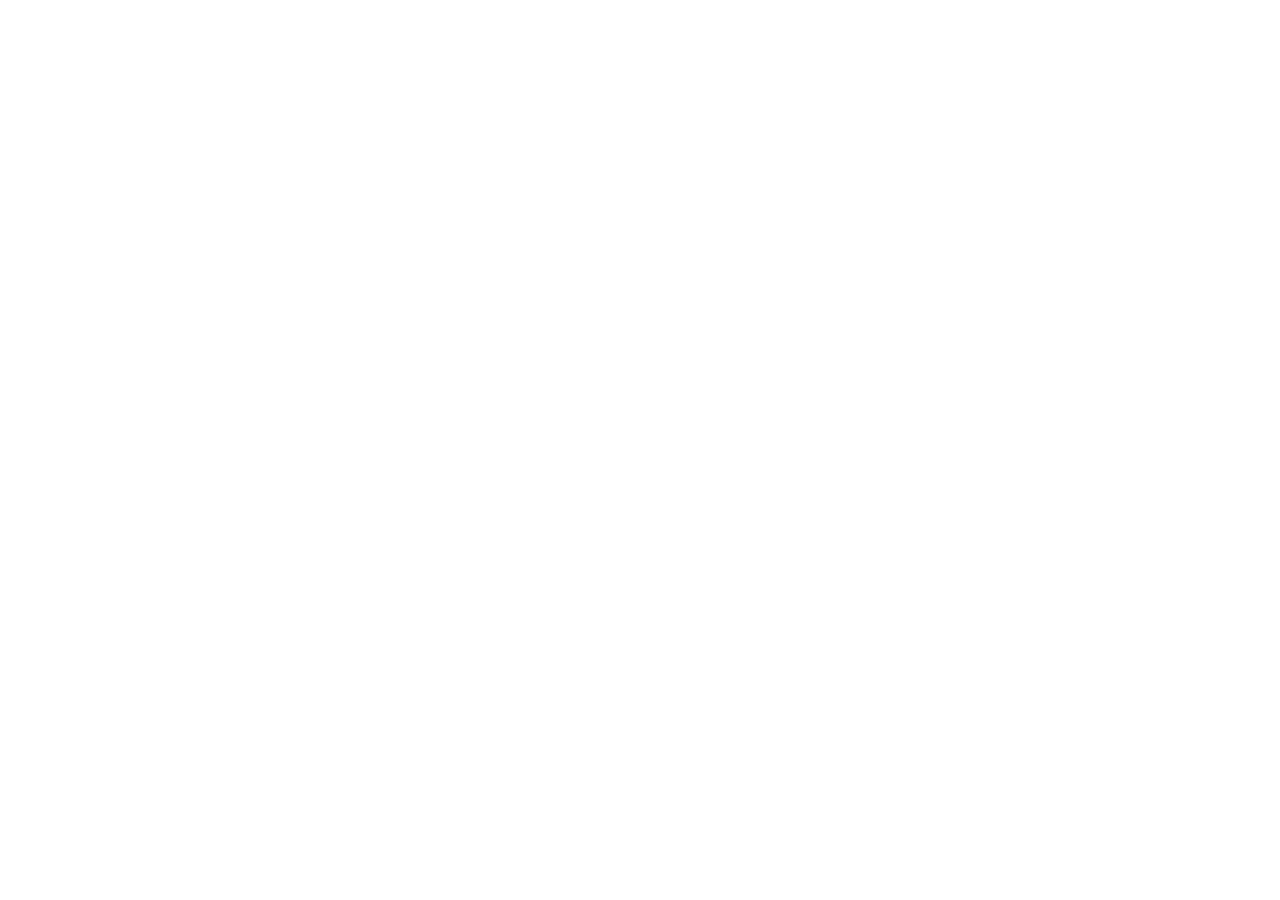
==== index.html @ b99ee01f "Add files via upload" ====
<!doctype html>
<html lang="en">
<head>
  <meta charset="utf-8">
  <meta name="viewport" content="width=device-width, initial-scale=1">
  <title>Bench &amp; Bolt</title>
  <link rel="preconnect" href="https://fonts.googleapis.com">
  <link rel="preconnect" href="https://fonts.gstatic.com" crossorigin>
  <link href="https://fonts.googleapis.com/css2?family=Archivo:wght@500;700;800&family=IBM+Plex+Sans:wght@400;500&display=swap" rel="stylesheet">
  <link rel="stylesheet" href="/css/style.css">
</head>
<body data-page="home">
  <header class="site" id="site-header"></header>
  <main id="app" class="wrap"></main>
  <script src="/js/app.js"></script>
</body>
</html>
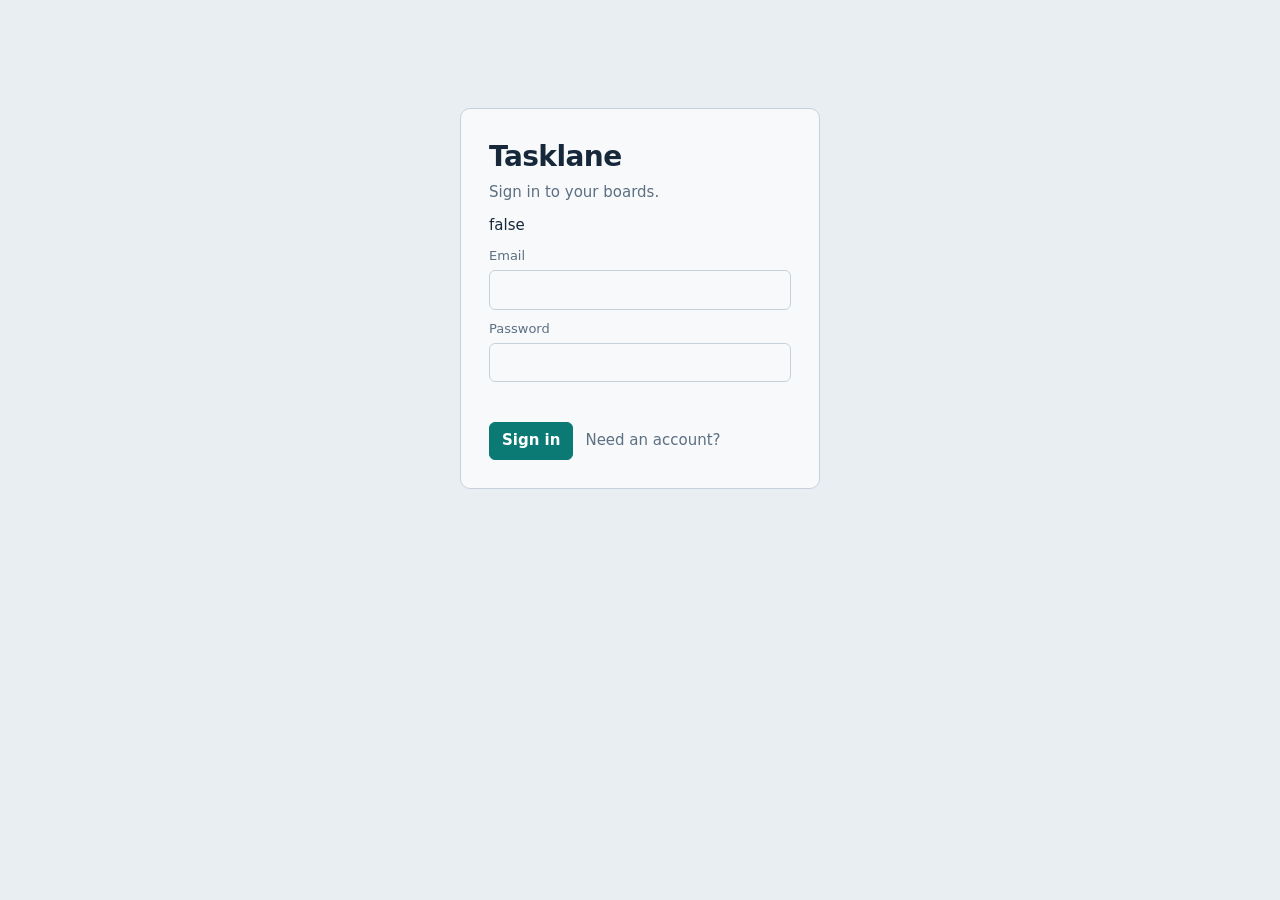
==== commit f34aa4a0: "Add files via upload" ====
--- a/index.html
+++ b/index.html
@@ -1,17 +1,213 @@
 <!doctype html>
 <html lang="en">
 <head>
-  <meta charset="utf-8">
-  <meta name="viewport" content="width=device-width, initial-scale=1">
-  <title>Bench &amp; Bolt</title>
-  <link rel="preconnect" href="https://fonts.googleapis.com">
-  <link rel="preconnect" href="https://fonts.gstatic.com" crossorigin>
-  <link href="https://fonts.googleapis.com/css2?family=Archivo:wght@500;700;800&family=IBM+Plex+Sans:wght@400;500&display=swap" rel="stylesheet">
-  <link rel="stylesheet" href="/css/style.css">
+<meta charset="utf-8">
+<meta name="viewport" content="width=device-width, initial-scale=1">
+<title>Tasklane</title>
+<style>
+:root{--bg:#e9eef3;--panel:#f7f9fb;--col:#dce4ec;--ink:#17283b;--mute:#5d6f82;--line:#c6d1dc;--accent:#0b7a75;--accent-ink:#fff;--warn:#b3402a;--card:#fff}
+@media (prefers-color-scheme:dark){:root{--bg:#10181f;--panel:#16212b;--col:#1b2935;--ink:#e6edf3;--mute:#8da0b3;--line:#2b3b4a;--accent:#38b6ae;--accent-ink:#06201e;--warn:#ff8a72;--card:#223241}}
+*{box-sizing:border-box}
+body{margin:0;font:15px/1.45 "Avenir Next","Segoe UI",system-ui,sans-serif;background:var(--bg);color:var(--ink)}
+button,input,textarea,select{font:inherit;color:inherit}
+button{cursor:pointer;border:1px solid var(--line);background:var(--panel);padding:7px 12px;border-radius:6px}
+button.primary{background:var(--accent);color:var(--accent-ink);border-color:var(--accent);font-weight:600}
+button.link{border:0;background:none;color:var(--mute);padding:4px}
+:focus-visible{outline:2px solid var(--accent);outline-offset:2px}
+input,textarea,select{width:100%;padding:8px 10px;border:1px solid var(--line);border-radius:6px;background:var(--panel)}
+textarea{resize:vertical;min-height:70px}
+label{display:block;font-size:13px;color:var(--mute);margin:10px 0 4px}
+.err{color:var(--warn);min-height:20px;font-size:14px;margin-top:8px}
+.auth{max-width:360px;margin:12vh auto;padding:28px;background:var(--panel);border:1px solid var(--line);border-radius:10px}
+.auth h1{margin:0 0 4px;font-size:28px;letter-spacing:-.02em}
+.auth p{margin:0 0 12px;color:var(--mute)}
+.shell{display:grid;grid-template-columns:240px 1fr;grid-template-rows:auto 1fr;height:100vh}
+header{grid-column:1/3;display:flex;align-items:center;gap:12px;padding:10px 16px;background:var(--ink);color:var(--bg)}
+header b{font-size:18px;letter-spacing:-.02em}
+header .sp{flex:1}
+header button{background:transparent;color:inherit;border-color:#ffffff40}
+.bell{position:relative}
+.bell i{position:absolute;top:-6px;right:-6px;background:var(--warn);color:#fff;font-style:normal;font-size:11px;min-width:18px;height:18px;border-radius:9px;display:grid;place-items:center}
+aside{background:var(--panel);border-right:1px solid var(--line);padding:14px;overflow:auto}
+aside h3{margin:0 0 8px;font-size:14px;color:var(--mute);font-weight:600}
+.proj{display:block;width:100%;text-align:left;margin-bottom:4px;border:0;background:none}
+.proj.on{background:var(--col);font-weight:600}
+main{padding:16px;overflow:auto}
+.top{display:flex;flex-wrap:wrap;align-items:center;gap:10px;margin-bottom:14px}
+.top h2{margin:0;font-size:22px;letter-spacing:-.02em}
+.people{display:flex;gap:4px}
+.av{width:28px;height:28px;border-radius:50%;background:var(--accent);color:var(--accent-ink);display:grid;place-items:center;font-size:12px;font-weight:700}
+.board{display:grid;grid-template-columns:repeat(3,minmax(250px,1fr));gap:12px;align-items:start;min-width:780px}
+.col{background:var(--col);border-radius:10px;padding:10px;min-height:200px}
+.col.over{outline:2px dashed var(--accent)}
+.col h4{margin:0 0 10px;display:flex;justify-content:space-between;font-size:14px}
+.card{background:var(--card);border:1px solid var(--line);border-radius:8px;padding:10px;margin-bottom:8px;cursor:grab}
+.card:hover{border-color:var(--accent)}
+.card .meta{display:flex;justify-content:space-between;align-items:center;margin-top:8px;font-size:12px;color:var(--mute)}
+.add{display:flex;gap:6px;margin-top:6px}
+.empty{color:var(--mute);padding:40px 0;text-align:center}
+.overlay{position:fixed;inset:0;background:#0009;display:grid;place-items:center;padding:12px;z-index:5}
+.modal{background:var(--panel);border-radius:10px;width:min(560px,100%);max-height:92vh;overflow:auto;padding:18px}
+.modal .row{display:grid;grid-template-columns:1fr 1fr;gap:10px}
+.cm{padding:8px 0;border-top:1px solid var(--line)}
+.cm small{color:var(--mute)}
+.drawer{position:fixed;top:52px;right:12px;width:min(340px,92vw);max-height:70vh;overflow:auto;background:var(--panel);border:1px solid var(--line);border-radius:10px;padding:10px;z-index:4}
+.drawer div{padding:8px;border-radius:6px;cursor:pointer}
+.drawer .un{background:var(--col)}
+@media (max-width:760px){.shell{grid-template-columns:1fr;grid-template-rows:auto auto 1fr}header{grid-column:1}aside{border-right:0;border-bottom:1px solid var(--line)}}
+</style>
 </head>
-<body data-page="home">
-  <header class="site" id="site-header"></header>
-  <main id="app" class="wrap"></main>
-  <script src="/js/app.js"></script>
+<body>
+<div id="app"></div>
+<script>
+const el=(t,a={},...k)=>{const e=document.createElement(t);for(const[x,v]of Object.entries(a)){if(x.startsWith('on'))e.addEventListener(x.slice(2),v);else if(x==='class')e.className=v;else if(v!==false&&v!=null)e.setAttribute(x,v)}for(const c of k.flat())if(c!=null&&c!==false)e.append(c.nodeType?c:document.createTextNode(c));return e};
+const COLS=[['todo','To do'],['doing','In progress'],['done','Done']];
+let token=localStorage.getItem('token'),me=null,projects=[],cur=null,notes=[],showNotes=false,openId=null,comments=[],ws;
+
+async function api(path,method='GET',body){
+  const r=await fetch('/api'+path,{method,headers:{'Content-Type':'application/json',...(token?{Authorization:'Bearer '+token}:{})},body:body?JSON.stringify(body):undefined});
+  const d=await r.json().catch(()=>({}));
+  if(r.status===401&&token)logout();
+  if(!r.ok)throw new Error(d.error||'Request failed');
+  return d;
+}
+const initials=n=>n.split(' ').map(w=>w[0]).slice(0,2).join('').toUpperCase();
+const person=id=>cur?.members.find(m=>m.id===id);
+
+function logout(){localStorage.removeItem('token');token=null;me=null;cur=null;ws&&ws.close();render()}
+
+async function start(){
+  if(token){try{me=await api('/me');await loadProjects();await loadNotes();connect()}catch{token=null}}
+  render();
+}
+async function loadProjects(){projects=await api('/projects');if(!cur&&projects[0])await selectProject(projects[0].id)}
+async function selectProject(id){cur=await api('/projects/'+id);render()}
+async function loadNotes(){notes=await api('/notifications')}
+async function loadComments(){if(openId)comments=await api(`/tasks/${openId}/comments`)}
+
+function connect(){
+  ws=new WebSocket((location.protocol==='https:'?'wss://':'ws://')+location.host+'/ws?token='+token);
+  ws.onmessage=async e=>{
+    const m=JSON.parse(e.data);
+    if(m.type==='notification'){notes.unshift(m.notification);render();return}
+    if(m.type==='update'){
+      if(cur&&cur.id===m.projectId)cur=await api('/projects/'+cur.id).catch(()=>cur);
+      if(openId&&!cur.tasks.some(t=>t.id===openId))openId=null;
+      if(openId)await loadComments();
+      render();
+    }
+  };
+  ws.onclose=()=>{if(token)setTimeout(connect,2000)};
+}
+
+// ---------- Views ----------
+function authView(){
+  let mode='login';const box=el('div',{class:'auth'});
+  const draw=()=>{
+    const f={name:el('input',{autocomplete:'name'}),email:el('input',{type:'email',autocomplete:'email'}),pw:el('input',{type:'password',autocomplete:mode==='login'?'current-password':'new-password'})};
+    const err=el('div',{class:'err',role:'alert'});
+    const go=async()=>{try{
+      const d=await api('/auth/'+(mode==='login'?'login':'register'),'POST',{name:f.name.value,email:f.email.value,password:f.pw.value});
+      token=d.token;me=d.user;localStorage.setItem('token',token);cur=null;await loadProjects();await loadNotes();connect();render();
+    }catch(e){err.textContent=e.message}};
+    [f.name,f.email,f.pw].forEach(i=>i.addEventListener('keydown',e=>e.key==='Enter'&&go()));
+    box.replaceChildren(el('h1',{},'Tasklane'),el('p',{},mode==='login'?'Sign in to your boards.':'Create an account to start a project.'),
+      mode==='register'&&[el('label',{},'Name'),f.name],el('label',{},'Email'),f.email,el('label',{},'Password'),f.pw,err,
+      el('div',{style:'display:flex;gap:8px;margin-top:12px;align-items:center'},
+        el('button',{class:'primary',onclick:go},mode==='login'?'Sign in':'Create account'),
+        el('button',{class:'link',onclick:()=>{mode=mode==='login'?'register':'login';draw()}},mode==='login'?'Need an account?':'Have an account?')));
+  };
+  draw();return box;
+}
+
+function header(){
+  const unread=notes.filter(n=>!n.read).length;
+  return el('header',{},el('b',{},'Tasklane'),el('span',{class:'sp'}),
+    el('button',{class:'bell',onclick:async()=>{showNotes=!showNotes;if(!showNotes&&unread){await api('/notifications/read','POST');notes.forEach(n=>n.read=1)}render()}},'Notifications',unread?el('i',{},unread):null),
+    el('span',{},me.name),el('button',{onclick:logout},'Sign out'));
+}
+
+function sidebar(){
+  return el('aside',{},el('h3',{},'Projects'),
+    projects.map(p=>el('button',{class:'proj'+(cur?.id===p.id?' on':''),onclick:()=>selectProject(p.id)},p.name)),
+    el('button',{style:'margin-top:10px;width:100%',onclick:async()=>{
+      const name=prompt('Project name');if(!name)return;
+      const p=await api('/projects','POST',{name});projects.unshift(p);await selectProject(p.id)}},'New project'));
+}
+
+function board(){
+  if(!cur)return el('div',{class:'empty'},'Create your first project to start a board.');
+  const top=el('div',{class:'top'},el('h2',{},cur.name),
+    el('div',{class:'people',title:cur.members.map(m=>m.name).join(', ')},cur.members.map(m=>el('div',{class:'av'},initials(m.name)))),
+    el('button',{onclick:async()=>{
+      const email=prompt('Email of the person to add (they need an account)');if(!email)return;
+      try{await api(`/projects/${cur.id}/members`,'POST',{email});await selectProject(cur.id)}catch(e){alert(e.message)}}},'Add member'));
+  const cols=COLS.map(([key,label])=>{
+    const tasks=cur.tasks.filter(t=>t.status===key);
+    const input=el('input',{placeholder:'New task title'});
+    const add=async()=>{if(!input.value.trim())return;try{await api(`/projects/${cur.id}/tasks`,'POST',{title:input.value});input.value='';await selectProject(cur.id)}catch(e){alert(e.message)}};
+    input.addEventListener('keydown',e=>e.key==='Enter'&&add());
+    const col=el('div',{class:'col'},el('h4',{},label,el('span',{},tasks.length)),tasks.map(card),
+      key==='todo'&&el('div',{class:'add'},input,el('button',{onclick:add},'Add')));
+    col.addEventListener('dragover',e=>{e.preventDefault();col.classList.add('over')});
+    col.addEventListener('dragleave',()=>col.classList.remove('over'));
+    col.addEventListener('drop',async e=>{e.preventDefault();col.classList.remove('over');
+      const id=Number(e.dataTransfer.getData('text'));const t=cur.tasks.find(x=>x.id===id);
+      if(t&&t.status!==key){t.status=key;render();await api('/tasks/'+id,'PATCH',{status:key}).catch(()=>selectProject(cur.id))}});
+    return col;
+  });
+  return el('div',{},top,el('div',{style:'overflow-x:auto'},el('div',{class:'board'},cols)));
+}
+
+function card(t){
+  const a=person(t.assignee_id);
+  const c=el('div',{class:'card',draggable:'true',tabindex:'0',onclick:async()=>{openId=t.id;await loadComments();render()}},
+    el('div',{},t.title),
+    el('div',{class:'meta'},el('span',{},(t.comment_count?t.comment_count+' comments':'')+(t.due_date?(t.comment_count?' · ':'')+'due '+t.due_date:'')),
+      a?el('span',{class:'av',title:a.name},initials(a.name)):el('span',{},'Unassigned')));
+  c.addEventListener('dragstart',e=>e.dataTransfer.setData('text',t.id));
+  c.addEventListener('keydown',e=>e.key==='Enter'&&c.click());
+  return c;
+}
+
+function modal(){
+  const t=cur?.tasks.find(x=>x.id===openId);if(!t)return null;
+  const title=el('input',{value:t.title});
+  const desc=el('textarea',{},t.description||'');
+  const status=el('select',{},COLS.map(([k,l])=>el('option',{value:k,selected:k===t.status},l)));
+  const who=el('select',{},el('option',{value:''},'Unassigned'),cur.members.map(m=>el('option',{value:m.id,selected:m.id===t.assignee_id},m.name)));
+  const due=el('input',{type:'date',value:t.due_date||''});
+  const cmt=el('textarea',{placeholder:'Write a comment'});
+  const err=el('div',{class:'err',role:'alert'});
+  const close=()=>{openId=null;render()};
+  const save=async()=>{try{await api('/tasks/'+t.id,'PATCH',{title:title.value,description:desc.value,status:status.value,assignee_id:who.value?Number(who.value):null,due_date:due.value||null});await selectProject(cur.id);close()}catch(e){err.textContent=e.message}};
+  const post=async()=>{try{await api(`/tasks/${t.id}/comments`,'POST',{body:cmt.value});cmt.value='';await loadComments();await selectProject(cur.id)}catch(e){err.textContent=e.message}};
+  const m=el('div',{class:'modal',role:'dialog','aria-label':'Task details'},
+    el('label',{},'Title'),title,el('label',{},'Description'),desc,
+    el('div',{class:'row'},el('div',{},el('label',{},'Status'),status),el('div',{},el('label',{},'Assignee'),who)),
+    el('label',{},'Due date'),due,err,
+    el('div',{style:'display:flex;gap:8px;margin:12px 0'},el('button',{class:'primary',onclick:save},'Save task'),el('button',{onclick:close},'Close'),
+      el('button',{class:'link',style:'margin-left:auto;color:var(--warn)',onclick:async()=>{if(confirm('Delete this task?')){await api('/tasks/'+t.id,'DELETE');openId=null;await selectProject(cur.id)}}},'Delete task')),
+    el('h3',{},'Comments'),
+    comments.length?comments.map(c=>el('div',{class:'cm'},el('small',{},c.author+' · '+c.created_at),el('div',{},c.body))):el('div',{class:'empty',style:'padding:12px'},'No comments yet. Start the discussion below.'),
+    cmt,el('div',{style:'margin-top:8px'},el('button',{class:'primary',onclick:post},'Post comment')));
+  const o=el('div',{class:'overlay',onclick:e=>e.target===o&&close()},m);
+  return o;
+}
+
+function drawer(){
+  if(!showNotes)return null;
+  return el('div',{class:'drawer'},notes.length?notes.map(n=>el('div',{class:n.read?'':'un',onclick:async()=>{
+    showNotes=false;if(n.project_id)await selectProject(n.project_id);if(n.task_id){openId=n.task_id;await loadComments()}
+    await api('/notifications/read','POST');notes.forEach(x=>x.read=1);render()}},n.text,el('div',{style:'font-size:12px;color:var(--mute)'},n.created_at))):el('div',{},'No notifications yet.'));
+}
+
+function render(){
+  const app=document.getElementById('app');
+  if(!me){app.replaceChildren(authView());return}
+  app.replaceChildren(el('div',{class:'shell'},header(),sidebar(),el('main',{},board())),drawer(),modal());
+}
+start();
+</script>
 </body>
 </html>
